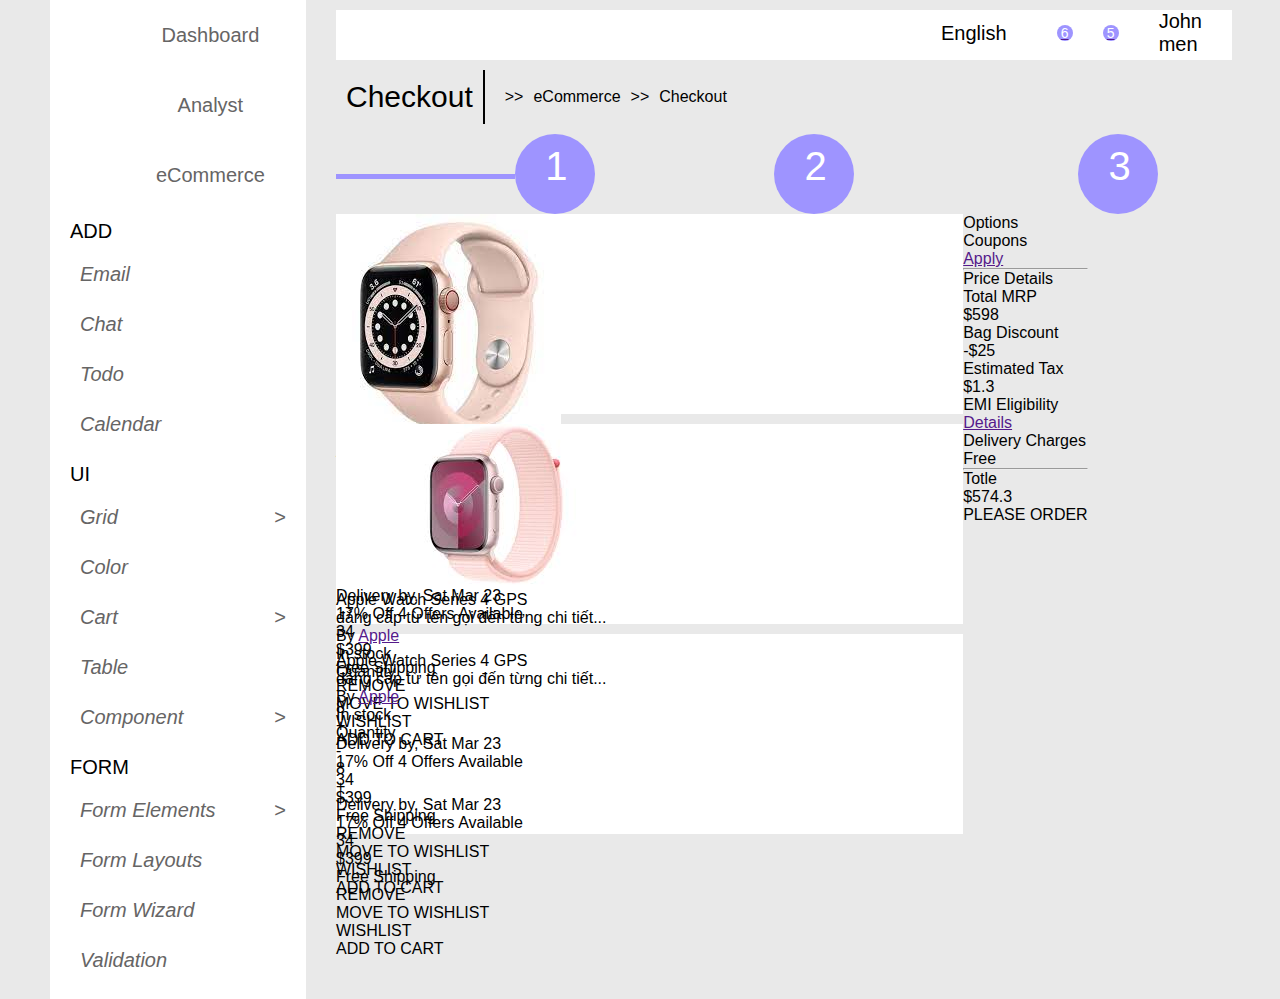
==== ex3/Baitaptuan3/Document.html @ 51488799 "ex done" ====
<!DOCTYPE html>
<html lang="en">

<head>
    <meta charset="UTF-8">
    <meta http-equiv="X-UA-Compatible" content="IE=edge">
    <meta name="viewport" content="width=device-width, initial-scale=1.0">
    <link rel="stylesheet" href="style.css">
    <link rel="stylesheet" href="https://pro.fontawesome.com/releases/v5.10.0/css/all.css"
        integrity="sha384-AYmEC3Yw5cVb3ZcuHtOA93w35dYTsvhLPVnYs9eStHfGJvOvKxVfELGroGkvsg+p" crossorigin="anonymous" />
    <link rel="preconnect" href="https://fonts.gstatic.com">
    <link
        href="https://fonts.googleapis.com/css2?family=Montserrat:ital,wght@0,100;0,300;0,500;1,100;1,200;1,300&display=swap"
        rel="stylesheet">
    <title>Document</title>
</head>

<body>
    <div class="main">
        <div class="row">
            <!-- <input type="checkbox" hidden class="check-sidebar" name="" id="check-sidebar">
            <input type="checkbox" hidden class="check-notification" name="" id="check-notification"> -->
            <div class="sidebar">
                <div class="sidebar__main">
                    <!-- <div class="sidebar__logo">
                        <div class="sidebar__logo-mobile">
                            <div class="sidebar__logo-image">
                                <img class="sidebar__logo-image-v" src="./image/logo.jpg" alt="">
                                <div class="sidebar__logo-title">OneTech</div>
                            </div>
                            <div class="sidebar__logo-close">
                                <label for="check-sidebar"> <i class="far fa-times-circle"></i></label>
                            </div>
                        </div>
                    </div> -->
                    <div class="sidebar__dashboard">
                        <div class="sidebar__dashboard-icon">
                            <i class="fas fa-home"></i>
                        </div>
                        <div class="sidebar__dashboard-title">
                            Dashboard
                        </div>
                    </div>
                    <div class="sidebar__analyst">
                        <div class="sidebar__analyst-icon">
                            <i class="fas fa-adjust"></i>
                        </div>
                        <div class="sidebar__analyst-title">
                            Analyst
                        </div>
                    </div>
                    <div class="sidebar__ecommerce">
                        <div class="sidebar__ecommerce-icon">
                            <i class="fas fa-adjust"></i>
                        </div>
                        <div class="sidebar__ecommerce-title">
                            eCommerce
                        </div>
                       
                    </div>
                    <div class="sidebar__title">ADD</div>
                    <div class="sidebar__ui-down">
                        <div class="sidebar__ui-title">
                            <i class="far fa-envelope"> Email</i>
                        </div>
                    </div>
                    <div class="sidebar__ui-down">
                        <div class="sidebar__ui-title">
                            <i class="far fa-comment-alt"> Chat</i>
                        </div>
                    </div>
                    <div class="sidebar__ui-down">
                        <div class="sidebar__ui-title">
                            <i class="far fa-check-square"> Todo</i>
                        </div>
                    </div>
                    <div class="sidebar__ui-down">
                        <div class="sidebar__ui-title">
                            <i class="far fa-calendar-alt"> Calendar</i>
                        </div>
                    </div>
                    <div class="sidebar__title">UI</div>
                    <input type="checkbox" name="" hidden class="sidebar__grid-check" id="sidebar__grid-ckeck">
                    <!-- <div class="sidebar__grid"> -->
                    <label for="sidebar__grid-ckeck" class="sidebar__ui-grid">
                        <div class="sidebar__ui-title">
                            <i class="fas fa-border-all"> Grid</i>
                        </div>
                        <div class="sidebar__ui-icon">
                            >
                        </div>
                        <div class="sidebar__ui-icon-down">
                            v
                        </div>
                    </label>
                    <ul class="sidebar_children">
                        <li>
                            <div class="sidebar__ui-grid">
                                <div class="sidebar__ui-title">
                                    <i class="far fa-smile-wink"> Grid 1</i>
                                </div>
                            </div>
                        </li>
                        <li>
                            <div class="sidebar__ui-grid">
                                <div class="sidebar__ui-title">
                                    <i class="far fa-smile-wink"> Grid 2</i>
                                </div>
                            </div>
                        </li>
                        <li>
                            <div class="sidebar__ui-grid">
                                <div class="sidebar__ui-title">
                                    <i class="far fa-smile-wink"> Grid 3</i>
                                </div>
                            </div>
                        </li>
                    </ul>
                    <!-- </div> -->
                    <div class="sidebar__ui-down">
                        <div class="sidebar__ui-title">
                            <i class="fas fa-tint"> Color</i>
                        </div>
                    </div>
                    <div class="sidebar__ui-down">
                        <div class="sidebar__ui-title">
                            <i class="far fa-credit-card"> Cart</i>
                        </div>
                        <div class="sidebar__ui-icon">
                            >
                        </div>
                    </div>
                    <div class="sidebar__ui-down">
                        <div class="sidebar__ui-title">
                            <i class="fas fa-table"> Table</i>
                        </div>
                    </div>
                    <div class="sidebar__ui-down">
                        <div class="sidebar__ui-title">
                            <i class="fas fa-igloo"> Component</i>
                        </div>
                        <div class="sidebar__ui-icon">
                            >
                        </div>
                    </div>
                    <div class="sidebar__title">FORM</div>
                    <div class="sidebar__ui-down">
                        <div class="sidebar__ui-title">
                            <i class="fas fa-mail-bulk"> Form Elements</i>
                        </div>
                        <div class="sidebar__ui-icon">
                            >
                        </div>
                    </div>
                    <div class="sidebar__ui-down">
                        <div class="sidebar__ui-title">
                            <i class="far fa-square"> Form Layouts</i>
                        </div>
                    </div>
                    <div class="sidebar__ui-down">
                        <div class="sidebar__ui-title">
                            <i class="far fa-file"> Form Wizard</i>
                        </div>
                    </div>
                    <div class="sidebar__ui-down">
                        <div class="sidebar__ui-title">
                            <i class="far fa-check-circle"> Validation </i>
                        </div>
                    </div>
                </div>
            </div>
            <!-- <div class="notification">
                <div class="notification__new">
                    <div class="notification__new-count">
                        5 New
                    </div>
                    <div class="notification__new-app">
                        App Notifications
                    </div>
                </div>
                <div class="notification__new__info">
                    <a href="" class="notification__new__info-title">
                        <i class="far fa-comment-alt"></i>
                        <div class="notification__new__info-name">
                            New message
                            <div class="notification__new__info-description">Are your going meet tonight </div>
                        </div>
                    </a>
                    <div class="notification__new__info-time">
                        10 sec ago
                    </div>
                </div>
                <hr>
                <div class="notification__new__info">
                    <a href="" class="notification__new__info-title-error">
                        <i class="fas fa-exclamation-circle"></i>
                        <div class="notification__new__info-name">
                            Error
                            <div class="notification__new__info-description">Are your going meet tonight </div>
                        </div>
                    </a>
                    <div class="notification__new__info-time">
                        10 sec ago
                    </div>
                </div>
                <hr>
                <div class="notification__new__info">
                    <a href="" class="notification__new__info-title">
                        <i class="far fa-comment-alt"></i>
                        <div class="notification__new__info-name">
                            New message
                            <div class="notification__new__info-description">Are your going meet tonight </div>
                        </div>
                    </a>
                    <div class="notification__new__info-time">
                        10 sec ago
                    </div>
                </div>
                <hr>
                <div class="notification__new__info">
                    <a href="" class="notification__new__info-title-mail">
                        <i class="far fa-envelope"></i>
                        <div class="notification__new__info-name">
                            New mail
                            <div class="notification__new__info-description">Are your going meet tonight </div>
                        </div>
                    </a>
                    <div class="notification__new__info-time">
                        10 sec ago
                    </div>
                </div>
            </div> -->
            <div class="content">
                <div class="container">
                    <div class="content__sidebar-top">
                        <div class="content__sidebar-left">
                            <div class="content__sidebar-left-list">
                                <i class="far fa-check-square"></i>
                                <i class="far fa-comment-alt"></i>
                                <i class="far fa-envelope"></i>
                                <i class="far fa-calendar-alt"></i>
                                <i class="far fa-star"></i>
                            </div>
                            <label for="check-sidebar"><i class="fas fa-bars"></i></label>
                        </div>
                        <div class="content__sidebar-right">
                            <div class="content__sidebar-english">
                                English
                            </div>
                            <img class="flag" src="./image/flag.png" alt="">
                            <a href="" class="notification_bell">
                             <i class="far fa-bell"></i>
                                <span class="notification_bell-number">6</span>
                            </a>
                            <a href="" class="notification_cart">
                                <i class="fas fa-shopping-cart"></i>
                                <span class="notification_cart-number">5</span>
                            </a>
                            <i class="far fas fa-search"></i>
                            <label for="check-user" class="content__sidebar-user">
                                <input type="checkbox" hidden class="check-user" name="" id="check-user">
                                <div class="content__sidebar-user-name">
                                    John
                                    <div class="content__sidebar-user-gender">
                                        men
                                    </div>
                                </div>
                                <img class="content__sidebar-user-image"
                                    src="./image/b48e1609dcdba1ca2cfaa83d52194aa7.jpg" alt="">
                                <div class="user">
                                    <div class="user_information">
                                        <div class="user_information-list">
                                            <i class="far fa-user"> Profile</i>
                                        </div>
                                        <div class="user_information-list">
                                            <i class="far fa-envelope"> Inbox</i>
                                        </div>
                                        <div class="user_information-list">
                                            <i class="far fa-check-square"> Tasks</i>
                                        </div>
                                        <div class="user_information-list">
                                            <i class="far fa-comment-alt"> Chat</i>
                                        </div>
                                        <div class="user_information-list">
                                            <i class="far fa-heart"> Wish List</i>
                                        </div>
                                        <hr>
                                        <div class="user_information-list">
                                            <i class="fas fa-sign-out-alt"> Logout</i>
                                        </div>
                                    </div>
                                </div>
                        </div>
                    </div>
                    <div class="content__shop">Shop</div>
                    <div class="content__category">
                        <i class="fas fa-bars"></i>
                        <div class="content_featured">
                            Featured
                            <div class="content_featured-down">v</div>
                        </div>
                        <i class="fas fa-th"></i>
                    </div>
                    <div class="content_search">
                        <input type="text" class="content_search-input" placeholder="Search here">
                        <i class="fas fa-search"></i>
                    </div>
                    <div class="content__checkout">
                        <div class="content__checkout__left">
                            <div class="content__checkout-title">
                                Checkout
                            </div>
                            <i class="fas fa-home"></i>
                            <div class="content__checkout-step">
                                >>
                            </div>
                            <div class="content__checkout-ecommerce">
                                eCommerce
                            </div>
                            <div class="content__checkout-step">
                                >>
                            </div>
                            <div class="content__checkout-checkout">
                                Checkout
                            </div>
                        </div>
                        <div class="content__setting">
                            <i class="fas fa-cog"></i>
                        </div>
                    </div>
                    <input type="checkbox" name="" hidden class="content__process-check-2" id="content__process-check-2">
                    <div class="content__process">
                        <div class="content__process-one">
                            <div class="content__process-number-one">1</div>
                        </div>
                        <div class="content__process-step"></div>
                        <label for="content__process-check-2" class="content__process-two">
                            <div class="content__process-number-two">2</div>
                        </label>
                        <div class="content__process-three">
                            <div class="content__process-number-three">3</div>
                        </div>
                    </div>
                    <div class="content__txt" style="display: none;">
                        <h1>Hello</h1>
                    </div>
                    <div class="content__product">
                        <div class="content__main__product">
                            <div class="content__product-detail">
                                <div class="content__product-image">
                                    <img class="product-image" src="[data-uri]" alt="">
                                </div>
                                <div class="content__product-description">
                                    <div class="product-name">Apple Watch Series 4 GPS</div>
                                    <div class="product-description">đẳng cấp từ tên gọi đến từng chi tiết...</div>
                                    <div class="product_info">
                                        By <a class="product-by" href="">Apple</a>
                                        <div class="product-stock">
                                            In stock
                                        </div>
                                        <div class="product-quantity">
                                            Quantity
                                        </div>
                                        <div class="product-quantity-id">
                                            <div class="product-quantity-decrease">-</div>
                                            <div class="product-quantity-number">8</div>
                                            <div class="product-quantity-increase">+</div>
                                        </div>
                                        <div class="product-date">
                                            Delivery by, Sat Mar 23
                                        </div>
                                        <div class="product-discount">
                                            17% Off 4 Offers Available
                                        </div>
                                    </div>
                                </div>
                                <div class="content__product-action">
                                    <div class="content__product-action-list">
                                        <div class="content__product-amount">
                                            <div class="product-amount">
                                                <div class="product-amount-start-l">
                                                </div>
                                                <div class="product-amount-start">
                                                    34 <i class="far fa-star"></i>
                                                </div>
                                            </div>
                                            <div class="product-price">
                                                $399
                                            </div>
                                        </div>
                                        <div class="product-free">
                                            <i class="fas fa-shopping-cart"></i> Free Shipping
                                        </div>
                                        <div class="product-remove">
                                            <i class="fas fa-times"></i> REMOVE
                                        </div>
                                        <div class="product_action">
                                            <div class="product-wishlist">
                                                <i class="far fa-star"></i> MOVE TO WISHLIST
                                            </div>
                                            <div class="product-wishlist-head">
                                                <i class="fas fa-heart"></i> WISHLIST
                                            </div>
                                            <div class="product-add-cart">
                                                <i class="fas fa-archive"></i> ADD TO CART
                                            </div>
                                        </div>

                                    </div>
                                </div>
                            </div>
                            <div class="content__product-detail">
                                <div class="content__product-image">
                                    <img class="product-image" src="[data-uri]" alt="">
                                </div>
                                <div class="content__product-description">
                                    <div class="product-name">Apple Watch Series 4 GPS</div>
                                    <div class="product-description">đẳng cấp từ tên gọi đến từng chi tiết...</div>
                                    <div class="product_info">
                                        By <a class="product-by" href="">Apple</a>
                                        <div class="product-stock">
                                            In stock
                                        </div>
                                        <div class="product-quantity">
                                            Quantity
                                        </div>
                                        <div class="product-quantity-id">
                                            <div class="product-quantity-decrease">-</div>
                                            <div class="product-quantity-number">8</div>
                                            <div class="product-quantity-increase">+</div>
                                        </div>
                                        <div class="product-date">
                                            Delivery by, Sat Mar 23
                                        </div>
                                        <div class="product-discount">
                                            17% Off 4 Offers Available
                                        </div>
                                    </div>
                                </div>
                                <div class="content__product-action">
                                    <div class="content__product-action-list">
                                        <div class="content__product-amount">
                                            <div class="product-amount">
                                                <div class="product-amount-start-l">
                                                </div>
                                                <div class="product-amount-start">
                                                    34 <i class="far fa-star"></i>
                                                </div>
                                            </div>
                                            <div class="product-price">
                                                $399
                                            </div>
                                        </div>
                                        <div class="product-free">
                                            <i class="fas fa-shopping-cart"></i> Free Shipping
                                        </div>
                                        <div class="product-remove">
                                            <i class="fas fa-times"></i> REMOVE
                                        </div>
                                        <div class="product_action">
                                            <div class="product-wishlist">
                                                <i class="far fa-star"></i> MOVE TO WISHLIST
                                            </div>
                                            <div class="product-wishlist-head">
                                                <i class="fas fa-heart"></i> WISHLIST
                                            </div>
                                            <div class="product-add-cart">
                                                <i class="fas fa-archive"></i> ADD TO CART
                                            </div>
                                        </div>

                                    </div>
                                </div>
                            </div>
                            <div class="content__product-detail">
                                <div class="content__product-image">
                                    <img class="product-image" src="./image/iphone-12-1_j388-44_769m-ed.png" alt="">
                                </div>
                                <div class="content__product-description">
                                    <div class="product-name">Apple Watch Series 4 GPS</div>
                                    <div class="product-description">đẳng cấp từ tên gọi đến từng chi tiết...</div>
                                    <div class="product_info">
                                        By <a class="product-by" href="">Apple</a>
                                        <div class="product-stock">
                                            In stock
                                        </div>
                                        <div class="product-quantity">
                                            Quantity
                                        </div>
                                        <div class="product-quantity-id">
                                            <div class="product-quantity-decrease">-</div>
                                            <div class="product-quantity-number">8</div>
                                            <div class="product-quantity-increase">+</div>
                                        </div>
                                        <div class="product-date">
                                            Delivery by, Sat Mar 23
                                        </div>
                                        <div class="product-discount">
                                            17% Off 4 Offers Available
                                        </div>
                                    </div>
                                </div>
                                <div class="content__product-action">
                                    <div class="content__product-action-list">
                                        <div class="content__product-amount">
                                            <div class="product-amount">
                                                <div class="product-amount-start-l">
                                                </div>
                                                <div class="product-amount-start">
                                                    34 <i class="far fa-star"></i>
                                                </div>
                                            </div>
                                            <div class="product-price">
                                                $399
                                            </div>
                                        </div>
                                        <div class="product-free">
                                            <i class="fas fa-shopping-cart"></i> Free Shipping
                                        </div>
                                        <div class="product-remove">
                                            <i class="fas fa-times"></i> REMOVE
                                        </div>
                                        <div class="product_action">
                                            <div class="product-wishlist">
                                                <i class="far fa-star"></i> MOVE TO WISHLIST
                                            </div>
                                            <div class="product-wishlist-head">
                                                <i class="fas fa-heart"></i> WISHLIST
                                            </div>
                                            <div class="product-add-cart">
                                                <i class="fas fa-archive"></i> ADD TO CART
                                            </div>
                                        </div>

                                    </div>
                                </div>
                            </div>
                        </div>
                        <div class="content__cart">
                            <div class="content__cart-list">
                                <div class="content__cart-option">
                                    Options
                                    <div class="content__cart-options">
                                        <div class="content__cart-coupon">
                                            Coupons
                                        </div>
                                        <a class="content__cart-apply" href="">Apply</a>
                                    </div>
                                </div>
                                <hr>
                                <div class="content__cart-price-detail">
                                    Price Details
                                    <div class="content__cart-price-details">
                                        <div class="content__cart-total">
                                            Total MRP
                                        </div>
                                        <div class="content__cart-total-mrp">
                                            $598
                                        </div>
                                    </div>
                                    <div class="content__cart-price-details">
                                        <div class="content__cart-total">
                                            Bag Discount
                                        </div>
                                        <div class="content__cart-total-bag">
                                            -$25
                                        </div>
                                    </div>
                                    <div class="content__cart-price-details">
                                        <div class="content__cart-total">
                                            Estimated Tax
                                        </div>
                                        <div class="content__cart-total-estimated">
                                            $1.3
                                        </div>
                                    </div>
                                    <div class="content__cart-price-details">
                                        <div class="content__cart-total">
                                            EMI Eligibility
                                        </div>
                                        <a href="" class="content__cart-total-emi">Details </a>
                                    </div>
                                    <div class="content__cart-price-details">
                                        <div class="content__cart-total">
                                            Delivery Charges
                                        </div>
                                        <div class="content__cart-total-delivery">
                                            Free
                                        </div>
                                    </div>
                                    <hr>
                                    <div class="content__cart-price-details">
                                        <div class="content__cart-totals">
                                            Totle
                                        </div>
                                        <div class="content__cart-total-totals">
                                            $574.3
                                        </div>
                                    </div>
                                </div>
                                <div class="content__cart-order">
                                    PLEASE ORDER
                                </div>
                            </div>


                        </div>
                    </div>
                </div>
            </div>
        </div>
    </div>
    </div>
</body>

</html>
---- ex3/Baitaptuan3/style.css ----
* {
  margin: 0;
  padding: 0;
}

.main {
  width: 100%;
  background-color: #e9e9e9;
  font-family: "Segoe UI", Tahoma, Geneva, Verdana, sans-serif;
}

.row {
  display: flex;
  flex-direction: row;
  flex-wrap: wrap;
}

.sidebar {
  width: 20%;
  margin-left: 50px;
  margin-right: 30px;
  background-color: white;
  padding-top: 10px;
}

.sidebar__main {
  padding-right: 20px;
  padding-left: 20px;
}

.sidebar__dashboard, .sidebar__analyst, .sidebar__ecommerce {
  display: flex;
  flex-direction: row;
  margin-bottom: 20px;
  border-radius: 5px;
  height: 50px;
  align-items: center;
  justify-content: center;
  cursor: pointer;
}
.sidebar__dashboard:hover, .sidebar__analyst:hover, .sidebar__ecommerce:hover {
  background-color: #9e94ff;
}
.sidebar__dashboard :first-child, .sidebar__analyst :first-child, .sidebar__ecommerce :first-child {
  display: flex;
  justify-content: center;
  width: 30%;
}
.sidebar__dashboard :first-child i, .sidebar__analyst :first-child i, .sidebar__ecommerce :first-child i {
  font-size: 30px;
}
.sidebar__dashboard :last-child, .sidebar__analyst :last-child, .sidebar__ecommerce :last-child {
  display: flex;
  justify-content: center;
  width: 70%;
  font-size: 20px;
  font-weight: 400;
  color: #666565;
}

.sidebar__title {
  font-size: 20px;
  margin-bottom: 20px;
}

.sidebar .sidebar__ui-down, .sidebar__ui-grid {
  display: flex;
  flex-direction: row;
  height: 50px;
  color: #666565;
  border-radius: 5px;
}
.sidebar .sidebar__ui-down i, .sidebar__ui-grid i {
  font-size: 20px;
  margin: 10px;
  font-weight: 400;
}
.sidebar__ui-down:hover, .sidebar__ui-grid:hover {
  background-color: #9e94ff;
  cursor: pointer;
}
.sidebar__ui-icon {
  display: flex;
  align-items: flex-start;
  font-size: 20px;
}
.sidebar__ui-title {
  width: 100%;
}
.sidebar_children {
  display: none;
}
.sidebar .sidebar__ui-icon-down {
  display: none;
}

.content {
  margin-top: 10px;
  height: 50px;
  display: flex;
  flex-direction: row;
}
.content .container {
  width: 100%;
}
.content__sidebar-top {
  width: 100%;
  height: 50px;
  background-color: white;
}
.content__sidebar-left {
  float: left;
  font-size: 30px;
  left: 0;
}
.content__sidebar-left-list {
  margin-left: 30px;
}
.content__sidebar-left-list i {
  margin-right: 30px;
}
.content__sidebar-left label {
  display: none;
}
.content__sidebar-right {
  display: flex;
  align-items: center;
  float: right;
  font-size: 20px;
}
.content__sidebar-right .notification_cart {
  margin-right: 30px;
}
.content__sidebar-right .notification_bell, .content__sidebar-right .notification_cart {
  font-size: 30px;
  margin-left: 30px;
  display: flex;
  flex-direction: column-reverse;
}
.content__sidebar-right .notification_bell-number, .content__sidebar-right .notification_cart-number {
  position: relative;
  right: -20px;
  background-color: #9e94ff;
  color: #fff;
  border-radius: 50%;
  width: 16px;
  height: 16px;
  font-size: 14px;
  text-align: center;
  text-decoration: none;
}
.content__sidebar-right .notification_bell i, .content__sidebar-right .notification_cart i {
  font-size: 30px;
}
.content__sidebar-right .content__sidebar-user {
  display: flex;
  flex-direction: row;
  margin-right: 30px;
  margin-left: 30px;
}
.content__sidebar-right .content__sidebar-user input, .content__sidebar-right .content__sidebar-user .user {
  display: none;
}

.content__shop, .content__category, .content_search {
  display: none;
}

.content__checkout {
  display: flex;
  flex-direction: row;
  margin-top: 10px;
  margin-bottom: 10px;
  justify-content: space-between;
  align-items: center;
}
.content__checkout-title {
  font-size: 30px;
  border-right: 2px solid black;
  padding: 10px 10px;
}
.content__checkout__left {
  display: flex;
  flex-direction: row;
  align-items: center;
}
.content__checkout i {
  padding-left: 10px;
  color: #000;
}
.content__checkout-step {
  padding-left: 10px;
  padding-right: 10px;
  color: #000;
}

.content__setting {
  font-size: 20px;
}

.notification, .content {
  width: 70%;
}

.content__process {
  display: flex;
  flex-direction: row;
}
.content__process-one {
  position: relative;
  left: 20%;
}
.content__process-two {
  position: relative;
  left: 20%;
}
.content__process-three {
  position: relative;
  left: 45%;
}
.content__process-one, .content__process-two, .content__process-three {
  height: 80px;
  width: 80px;
  border-radius: 50%;
  background-color: #9e94ff;
}
.content__process-one div, .content__process-two div, .content__process-three div {
  position: relative;
  top: 10px;
  left: 30px;
  font-size: 40px;
  color: white;
}
.content__process-step {
  position: relative;
  left: -80px;
  border-bottom: 5px solid #9e94ff;
  height: 40px;
  width: 20%;
}

.content__product {
  display: flex;
  flex-direction: row;
  width: 100%;
}
.content__product .content__main__product {
  width: 70%;
}
.content__product-detail {
  width: 100%;
  background-color: #fff;
  margin-bottom: 10px;
  height: 200px;
}/*# sourceMappingURL=style.css.map */
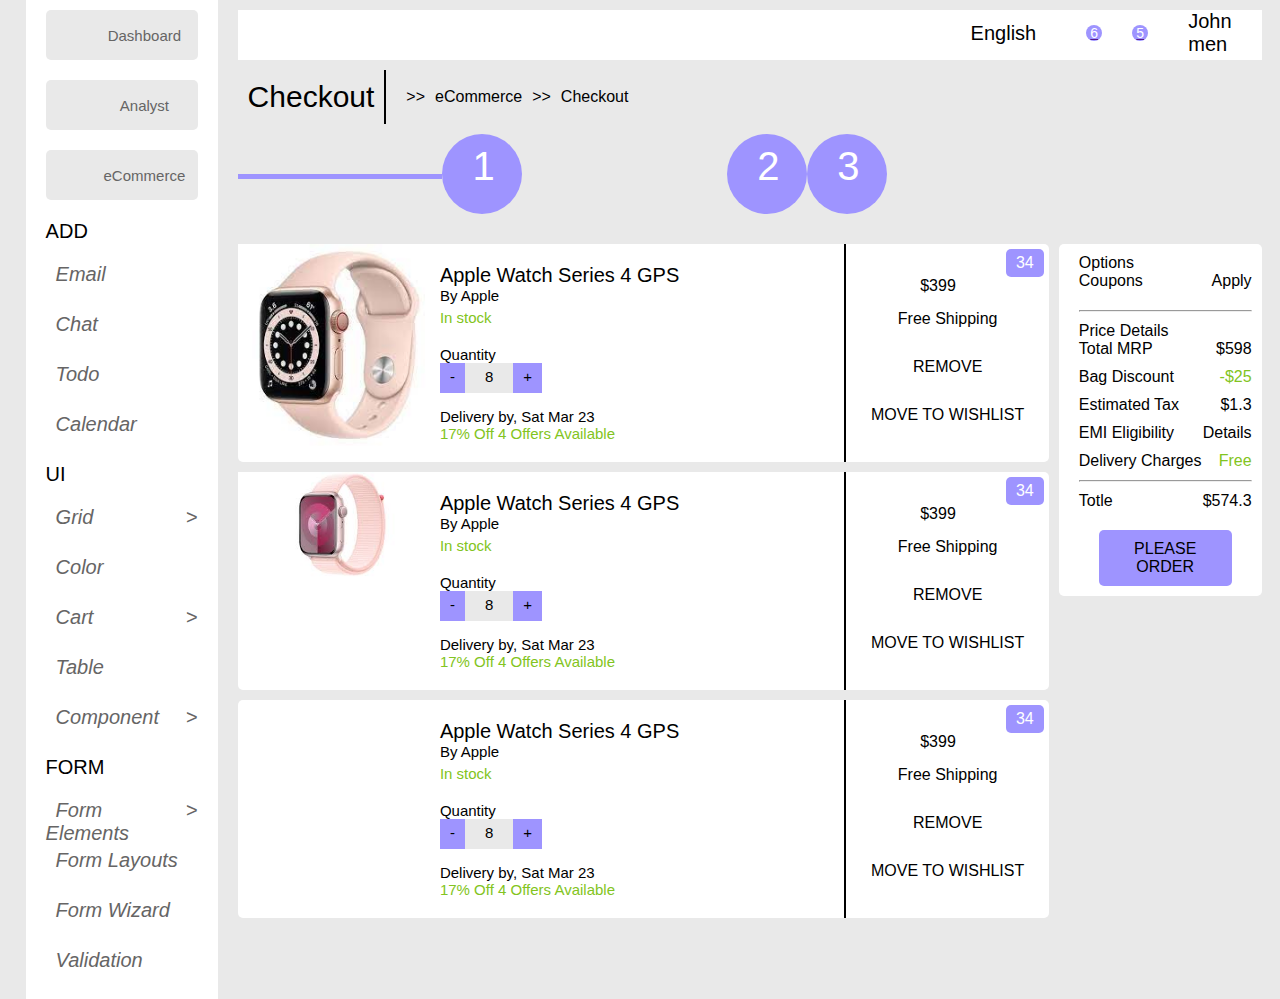
==== commit 9170b057: "xong giao diện còn bắt sự kiện xử lí" ====
--- a/ex3/Baitaptuan3/Document.html
+++ b/ex3/Baitaptuan3/Document.html
@@ -330,16 +330,20 @@
                     </div>
                     <input type="checkbox" name="" hidden class="content__process-check-2" id="content__process-check-2">
                     <div class="content__process">
-                        <div class="content__process-one">
+                        <div class="content__process-one" >
                             <div class="content__process-number-one">1</div>
                         </div>
-                        <div class="content__process-step"></div>
-                        <label for="content__process-check-2" class="content__process-two">
+                        <div class="content__process-step active" ></div>
+                        <label for="content__process-check-2" class="content__process-two" >
                             <div class="content__process-number-two">2</div>
                         </label>
-                        <div class="content__process-three">
+                        <div class="content__process-step " style="display: none;"></div>
+
+                        <div class="content__process-three"  >
                             <div class="content__process-number-three">3</div>
                         </div>
+                        <div class="content__process-step " style="display: none;"></div>
+
                     </div>
                     <div class="content__txt" style="display: none;">
                         <h1>Hello</h1>
@@ -352,7 +356,7 @@
                                 </div>
                                 <div class="content__product-description">
                                     <div class="product-name">Apple Watch Series 4 GPS</div>
-                                    <div class="product-description">đẳng cấp từ tên gọi đến từng chi tiết...</div>
+                                    <div class="product-description" style="display: none;">đẳng cấp từ tên gọi đến từng chi tiết...</div>
                                     <div class="product_info">
                                         By <a class="product-by" href="">Apple</a>
                                         <div class="product-stock">
@@ -612,5 +616,6 @@
     </div>
     </div>
 </body>
-
+<script src="jquery-3.7.1.min.js"></script>
+<script src="script.js"></script>
 </html>--- a/ex3/Baitaptuan3/style.css
+++ b/ex3/Baitaptuan3/style.css
@@ -16,9 +16,9 @@
 }
 
 .sidebar {
-  width: 20%;
-  margin-left: 50px;
-  margin-right: 30px;
+  width: 15%;
+  margin-left: 2%;
+  margin-right: 20px;
   background-color: white;
   padding-top: 10px;
 }
@@ -41,19 +41,22 @@
 .sidebar__dashboard:hover, .sidebar__analyst:hover, .sidebar__ecommerce:hover {
   background-color: #9e94ff;
 }
+.sidebar__dashboard, .sidebar__analyst, .sidebar__ecommerce {
+  background-color: #e9e9e9;
+}
 .sidebar__dashboard :first-child, .sidebar__analyst :first-child, .sidebar__ecommerce :first-child {
   display: flex;
   justify-content: center;
   width: 30%;
 }
 .sidebar__dashboard :first-child i, .sidebar__analyst :first-child i, .sidebar__ecommerce :first-child i {
-  font-size: 30px;
+  font-size: 25px;
 }
 .sidebar__dashboard :last-child, .sidebar__analyst :last-child, .sidebar__ecommerce :last-child {
   display: flex;
   justify-content: center;
   width: 70%;
-  font-size: 20px;
+  font-size: 15px;
   font-weight: 400;
   color: #666565;
 }
@@ -107,6 +110,7 @@
   width: 100%;
   height: 50px;
   background-color: white;
+  box-shadow: #666565;
 }
 .content__sidebar-left {
   float: left;
@@ -199,30 +203,20 @@
 }
 
 .notification, .content {
-  width: 70%;
+  width: 80%;
 }
 
 .content__process {
   display: flex;
   flex-direction: row;
-}
-.content__process-one {
-  position: relative;
-  left: 20%;
-}
-.content__process-two {
-  position: relative;
-  left: 20%;
-}
-.content__process-three {
-  position: relative;
-  left: 45%;
 }
 .content__process-one, .content__process-two, .content__process-three {
   height: 80px;
   width: 80px;
   border-radius: 50%;
   background-color: #9e94ff;
+  position: relative;
+  left: 20%;
 }
 .content__process-one div, .content__process-two div, .content__process-three div {
   position: relative;
@@ -243,13 +237,164 @@
   display: flex;
   flex-direction: row;
   width: 100%;
+  margin-top: 30px;
 }
 .content__product .content__main__product {
-  width: 70%;
+  width: 80%;
 }
 .content__product-detail {
   width: 100%;
   background-color: #fff;
   margin-bottom: 10px;
-  height: 200px;
+  height: -moz-fit-content;
+  height: fit-content;
+  display: flex;
+  flex-direction: row;
+  border-radius: 5px;
+}
+.content__product .content__product-image {
+  width: 25%;
+  height: auto;
+  overflow: hidden;
+}
+.content__product .content__product-image:hover {
+  transform: scale(0.8);
+}
+.content__product img {
+  max-width: 100%;
+  max-height: 100%;
+}
+.content__product .content__product-description {
+  padding: 20px 0px 20px;
+  width: 50%;
+  font-family: Verdana, Geneva, Tahoma, sans-serif;
+  color: #000;
+  border-right: 2px solid black;
+}
+.content__product .content__product-description .product-name {
+  font-size: 20px;
+}
+.content__product .content__product-description .product_info {
+  font-size: 15px;
+}
+.content__product .content__product-description .product_info .product-stock, .content__product .content__product-description .product_info .product-quantity-id {
+  padding-bottom: 20px;
+  margin-top: 5px;
+}
+.content__product .content__product-description .product-by {
+  text-decoration: none;
+  color: #000;
+}
+.content__product .content__product-description .product-stock, .content__product .content__product-description .product-discount {
+  color: rgb(130, 196, 33);
+}
+.content__product .content__product-description .product-quantity-id {
+  display: flex;
+  flex-direction: row;
+  height: 20px;
+  align-items: center;
+  font-size: 15px;
+}
+.content__product .content__product-description .product-quantity-id .product-quantity-decrease, .content__product .content__product-description .product-quantity-id .product-quantity-increase {
+  display: block;
+  height: 100%;
+  padding: 5px 10px 5px 10px;
+  background-color: #9e94ff;
+  cursor: pointer;
+}
+.content__product .content__product-description .product-quantity-id .product-quantity-number {
+  height: 100%;
+  padding: 5px 20px 5px 20px;
+  background-color: #e9e9e9;
+}
+.content__product .content__product-action {
+  width: 25%;
+}
+.content__product .content__product-action-list {
+  display: flex;
+  flex-direction: column;
+  text-align: center;
+  margin: 5px 5px 5px 5px;
+}
+.content__product .content__product-action-list .content__product-amount {
+  display: grid;
+  grid-template-columns: 30% 30% 40%;
+  grid-template-rows: 60% 40%;
+}
+.content__product .content__product-action-list .product-amount {
+  grid-area: 1/3;
+  justify-self: end;
+  align-self: center;
+  background-color: #9e94ff;
+  padding: 5px 10px 5px 10px;
+  border-radius: 5px;
+  color: white;
+}
+.content__product .content__product-action-list .product-price {
+  grid-area: 2/2;
+  justify-self: center;
+}
+.content__product .content__product-action-list .product-wishlist-head, .content__product .content__product-action-list .product-add-cart {
+  display: none;
+}
+.content__product .content__product-action-list .product-remove, .content__product .content__product-action-list .product-free, .content__product .content__product-action-list .product_action {
+  margin: 5px 0px 5px 0px;
+  padding: 10px 10px 10px 10px;
+  cursor: pointer;
+}
+.content__product .content__product-action-list .product-remove:hover, .content__product .content__product-action-list .product-free:hover, .content__product .content__product-action-list .product_action:hover {
+  background-color: #e9e9e9;
+}
+
+.content__cart {
+  background-color: white;
+  width: 20%;
+  margin-left: 10px;
+  height: -moz-fit-content;
+  height: fit-content;
+  border-radius: 5px;
+}
+.content__cart .content__cart-list {
+  display: flex;
+  flex-direction: column;
+  margin: 10px 10px 10px 20px;
+}
+.content__cart .content__cart-list .content__cart-options {
+  display: flex;
+  flex-direction: row;
+  justify-content: space-between;
+}
+.content__cart .content__cart-list > * {
+  margin-bottom: 10px;
+}
+.content__cart .content__cart-list > * > * {
+  margin-bottom: 10px;
+}
+.content__cart .content__cart-list .content__cart-apply {
+  text-decoration: none;
+  color: #000;
+}
+.content__cart .content__cart-list .content__cart-price-details {
+  display: flex;
+  flex-direction: row;
+  justify-content: space-between;
+}
+.content__cart .content__cart-list .content__cart-order {
+  padding: 10px 10px 10px 10px;
+  margin: 0px 20px 0px 20px;
+  background-color: #9e94ff;
+  text-align: center;
+  border-radius: 5px;
+  cursor: pointer;
+}
+.content__cart .content__cart-list .content__cart-total-emi {
+  text-decoration: none;
+  color: #000;
+}
+.content__cart .content__cart-list .content__cart-total-bag, .content__cart .content__cart-list .content__cart-total-delivery {
+  color: rgb(130, 196, 33);
+}
+
+.product-description {
+  display: none;
 }/*# sourceMappingURL=style.css.map */